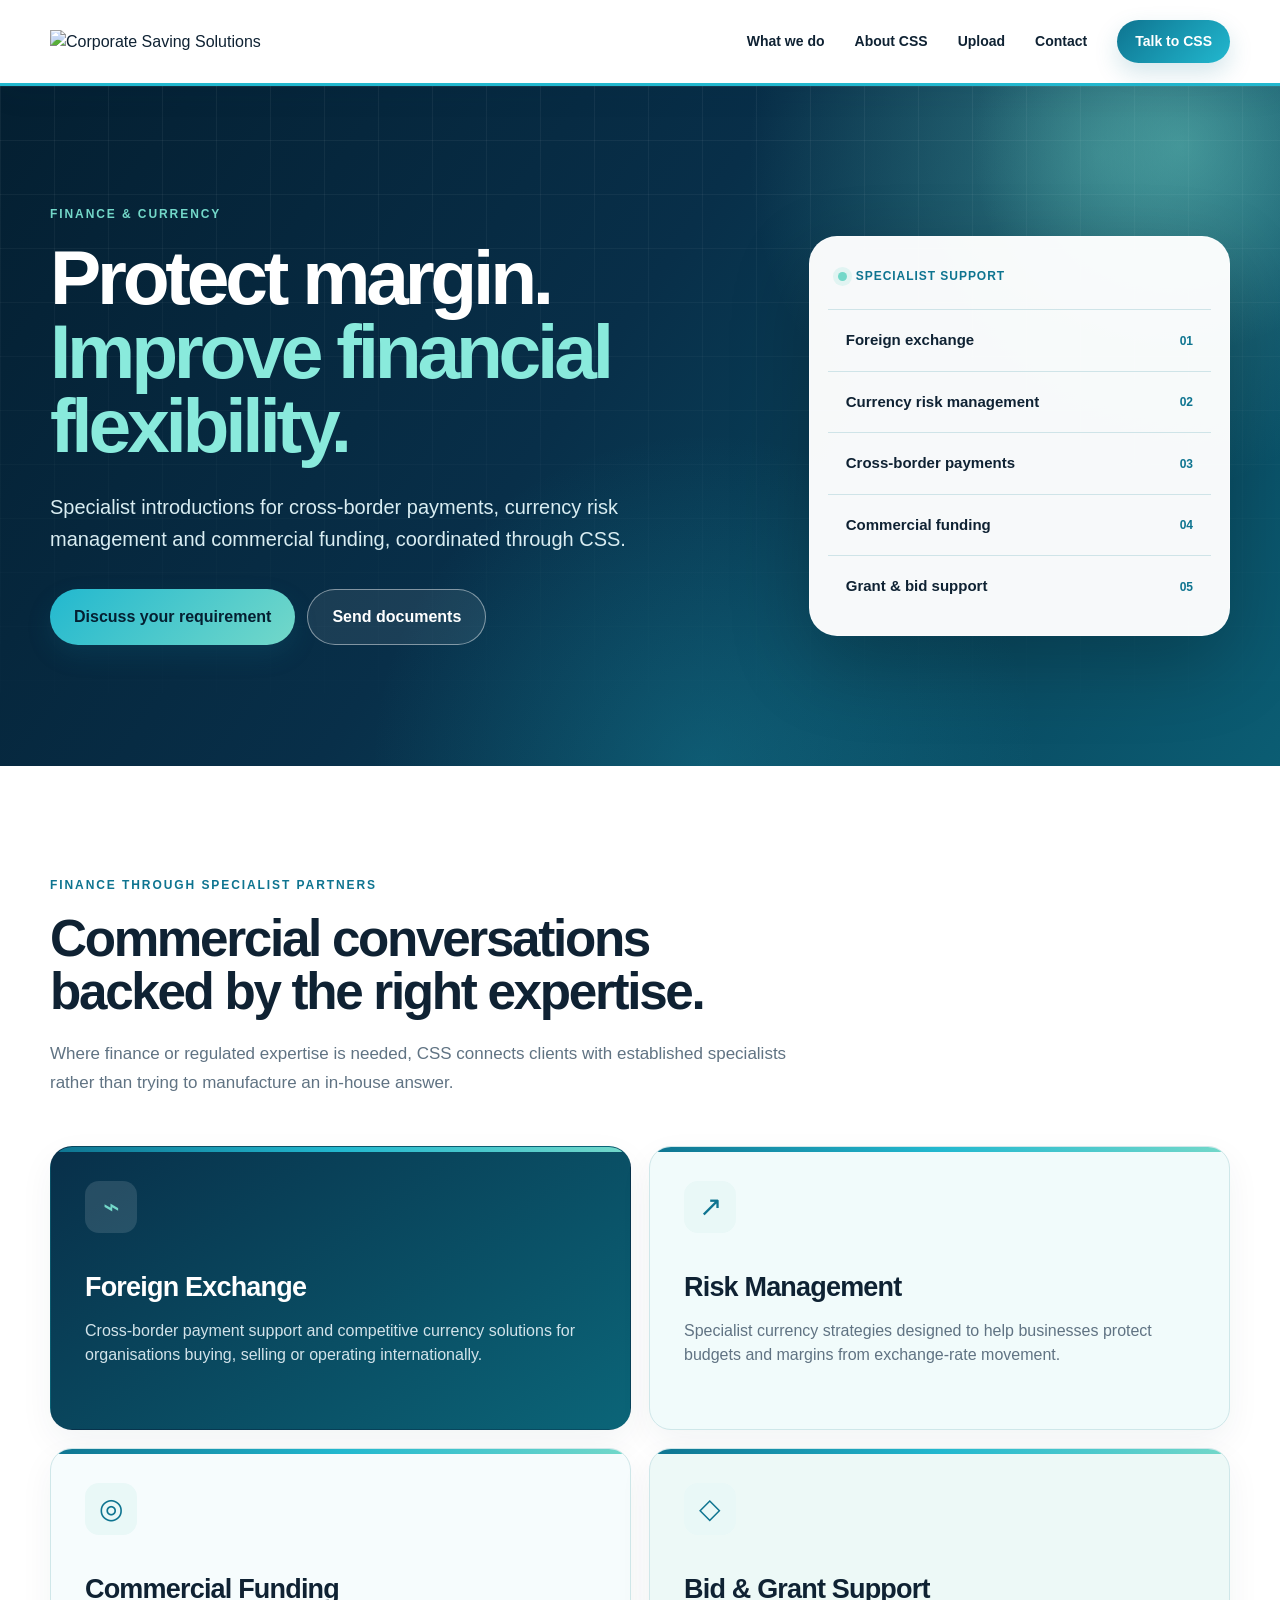
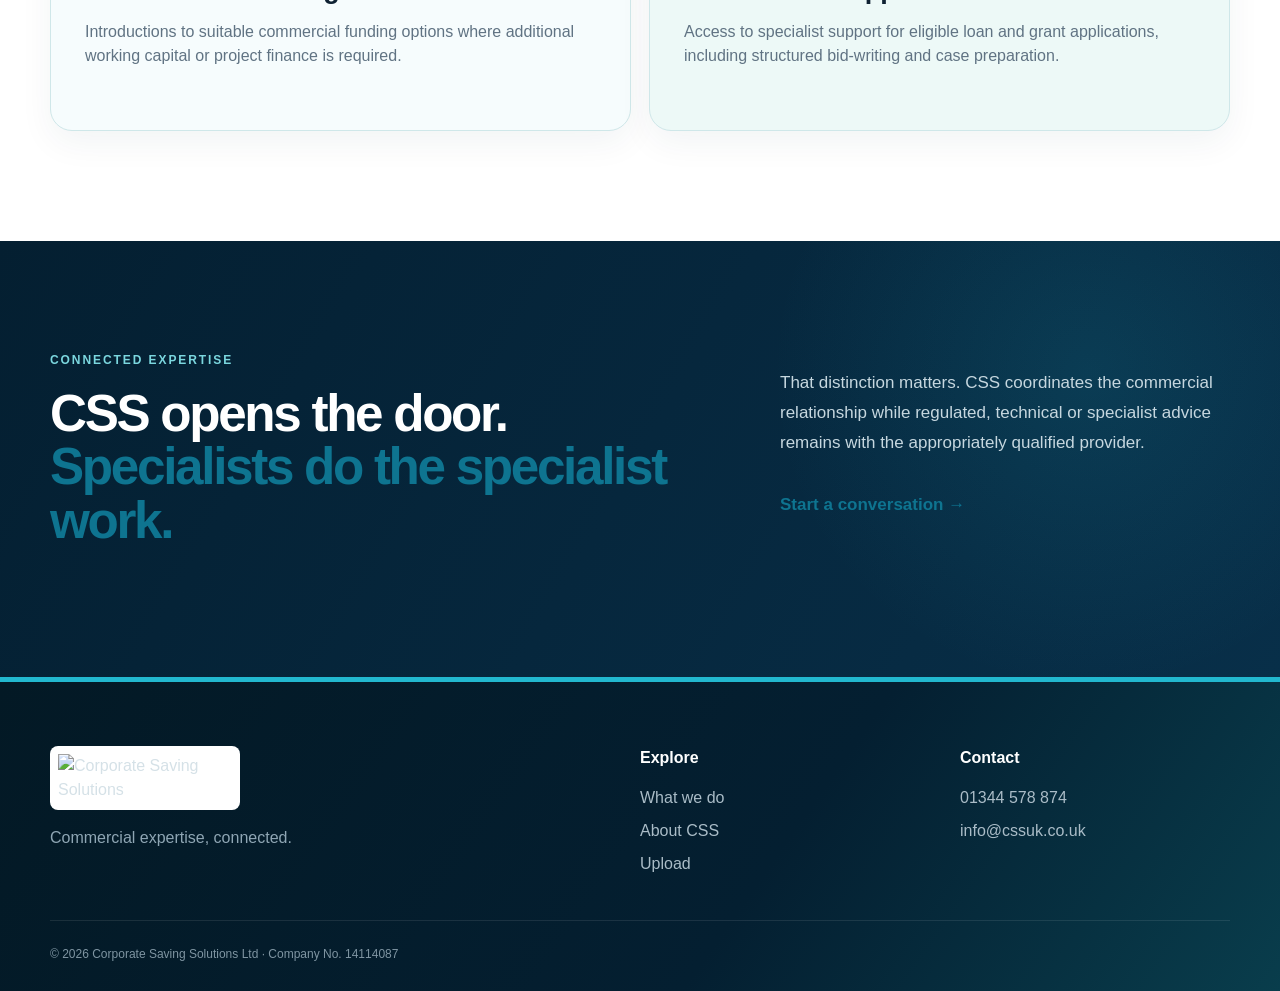
==== finance-currency.html @ 6afb7bca "Build finance and currency page" ====
<!doctype html><html lang="en"><head><meta charset="utf-8"><meta name="viewport" content="width=device-width,initial-scale=1"><title>Finance & Currency | Corporate Saving Solutions</title><meta name="description" content="Cross-border currency solutions, risk management and commercial funding support from Corporate Saving Solutions."><link rel="stylesheet" href="styles.css"></head><body><header class="site-header"><a class="brand" href="index.html"><img src="https://cssuk.co.uk/wp-content/uploads/2024/11/Capture-e1727956403938.png" alt="Corporate Saving Solutions"></a><button class="nav-toggle" aria-label="Open menu" onclick="document.body.classList.toggle('menu-open')">☰</button><nav><a href="what-we-do.html">What we do</a><a href="about.html">About CSS</a><a href="upload.html">Upload</a><a href="contact.html">Contact</a><a class="btn btn-small" href="contact.html">Talk to CSS</a></nav></header><main><section class="hero"><div class="hero-grid"></div><div class="hero-orb hero-orb-a"></div><div class="wrap hero-inner"><div class="hero-copy"><p class="eyebrow">Finance & currency</p><h1>Protect margin.<br><span>Improve financial flexibility.</span></h1><p class="lead">Specialist introductions for cross-border payments, currency risk management and commercial funding, coordinated through CSS.</p><div class="hero-actions"><a class="btn" href="contact.html">Discuss your requirement</a><a class="btn btn-ghost" href="upload.html">Send documents</a></div></div><aside class="hero-card"><div class="hero-card-top"><span class="dot"></span><span>Specialist support</span></div><div class="signal"><span>Foreign exchange</span><b>01</b></div><div class="signal"><span>Currency risk management</span><b>02</b></div><div class="signal"><span>Cross-border payments</span><b>03</b></div><div class="signal"><span>Commercial funding</span><b>04</b></div><div class="signal"><span>Grant & bid support</span><b>05</b></div></aside></div></section><section class="section"><div class="wrap"><div class="section-head"><p class="eyebrow">Finance through specialist partners</p><h2>Commercial conversations backed by the right expertise.</h2><p>Where finance or regulated expertise is needed, CSS connects clients with established specialists rather than trying to manufacture an in-house answer.</p></div><div class="cards"><article class="service-card featured"><div class="icon">⌁</div><h3>Foreign Exchange</h3><p>Cross-border payment support and competitive currency solutions for organisations buying, selling or operating internationally.</p></article><article class="service-card"><div class="icon">↗</div><h3>Risk Management</h3><p>Specialist currency strategies designed to help businesses protect budgets and margins from exchange-rate movement.</p></article><article class="service-card"><div class="icon">◎</div><h3>Commercial Funding</h3><p>Introductions to suitable commercial funding options where additional working capital or project finance is required.</p></article><article class="service-card"><div class="icon">◇</div><h3>Bid & Grant Support</h3><p>Access to specialist support for eligible loan and grant applications, including structured bid-writing and case preparation.</p></article></div></div></section><section class="section dark"><div class="wrap split"><div><p class="eyebrow light">Connected expertise</p><h2>CSS opens the door.<br><span>Specialists do the specialist work.</span></h2></div><div class="body-copy"><p>That distinction matters. CSS coordinates the commercial relationship while regulated, technical or specialist advice remains with the appropriately qualified provider.</p><a class="text-link light-link" href="contact.html">Start a conversation →</a></div></div></section></main><footer><div class="wrap footer-grid"><div class="footer-brand"><img src="https://cssuk.co.uk/wp-content/uploads/2024/11/Capture-e1727956403938.png" alt="Corporate Saving Solutions"><p>Commercial expertise, connected.</p></div><div><strong>Explore</strong><a href="what-we-do.html">What we do</a><a href="about.html">About CSS</a><a href="upload.html">Upload</a></div><div><strong>Contact</strong><a href="tel:01344578874">01344 578 874</a><a href="mailto:info@cssuk.co.uk">info@cssuk.co.uk</a></div></div><div class="wrap legal">© 2026 Corporate Saving Solutions Ltd · Company No. 14114087</div></footer><script src="script.js"></script></body></html>
---- styles.css ----
:root{--navy:#082f49;--navy2:#041f31;--blue:#0e7490;--aqua:#22b8cf;--mint:#73d8c9;--ink:#0f2233;--muted:#607383;--line:#cfe4e8;--paper:#f2faf9;--white:#fff;--radius:22px;--shadow:0 24px 70px rgba(6,31,49,.13)}*{box-sizing:border-box}html{scroll-behavior:smooth}body{margin:0;font-family:Inter,ui-sans-serif,-apple-system,BlinkMacSystemFont,"Segoe UI",sans-serif;color:var(--ink);background:#fff;line-height:1.5}a{color:inherit;text-decoration:none}img{max-width:100%;display:block}.wrap{width:min(1180px,calc(100% - 48px));margin:auto}.site-header{height:86px;display:flex;align-items:center;justify-content:space-between;padding:0 max(24px,calc((100vw - 1180px)/2));position:sticky;top:0;background:rgba(255,255,255,.96);backdrop-filter:blur(18px);z-index:20;border-bottom:3px solid var(--aqua);box-shadow:0 8px 30px rgba(8,47,73,.07)}.brand img{width:230px;max-height:62px;object-fit:contain;object-position:left center}.site-header nav{display:flex;gap:30px;align-items:center;font-size:14px;font-weight:700}.site-header nav>a:not(.btn):hover{color:var(--blue)}.nav-toggle{display:none;background:none;border:0;font-size:24px}.btn{display:inline-flex;align-items:center;justify-content:center;border:0;border-radius:999px;background:linear-gradient(135deg,var(--blue),var(--aqua));color:#fff;padding:15px 24px;font-weight:800;cursor:pointer;transition:.2s ease;box-shadow:0 10px 24px rgba(14,116,144,.18)}.btn:hover{transform:translateY(-1px)}.btn-small{padding:11px 18px}.hero{position:relative;overflow:hidden;color:#fff;background:radial-gradient(circle at 86% 10%,rgba(115,216,201,.34),transparent 28%),radial-gradient(circle at 55% 100%,rgba(34,184,207,.22),transparent 34%),linear-gradient(125deg,var(--navy2) 0%,var(--navy) 45%,#0b5d73 100%)}.hero-grid{position:absolute;inset:0;background-image:linear-gradient(rgba(255,255,255,.055) 1px,transparent 1px),linear-gradient(90deg,rgba(255,255,255,.055) 1px,transparent 1px);background-size:54px 54px;mask-image:linear-gradient(to bottom,#000,transparent)}.hero-orb{position:absolute;border-radius:50%;opacity:.4}.hero-orb-a{width:420px;height:420px;background:radial-gradient(circle,var(--mint),transparent 70%);right:-110px;top:-150px}.hero-orb-b{width:480px;height:480px;background:radial-gradient(circle,var(--aqua),transparent 70%);left:42%;bottom:-280px}.hero-inner{position:relative;min-height:680px;padding:112px 0 92px;display:grid;grid-template-columns:1.15fr .72fr;gap:86px;align-items:center}.eyebrow{text-transform:uppercase;letter-spacing:.16em;font-size:12px;font-weight:900;color:var(--blue);margin:0 0 18px}.hero .eyebrow{color:var(--mint)}.hero h1,.upload-hero h1{font-size:clamp(52px,6vw,82px);letter-spacing:-.055em;line-height:.96;margin:0 0 28px;max-width:820px}.hero h1 span{color:#89eadc}.upload-hero h1 span,.dark h2 span{color:var(--blue)}.lead{font-size:20px;line-height:1.6;color:#d9edf2;max-width:700px}.hero-actions{display:flex;gap:12px;margin:34px 0 22px}.hero .btn{background:linear-gradient(135deg,var(--aqua),var(--mint));color:var(--navy2)}.hero .btn-ghost{background:rgba(255,255,255,.08);color:#fff;border:1px solid rgba(255,255,255,.45);box-shadow:none}.micro{font-size:13px;color:#b9d7df}.hero-card{background:rgba(255,255,255,.97);border:1px solid rgba(255,255,255,.35);border-radius:28px;padding:18px;box-shadow:0 28px 80px rgba(0,0,0,.22)}.hero-card-top{padding:12px 10px 24px;display:flex;gap:9px;align-items:center;font-size:12px;text-transform:uppercase;letter-spacing:.08em;font-weight:800;color:var(--blue)}.dot{width:9px;height:9px;border-radius:50%;background:var(--mint);box-shadow:0 0 0 5px rgba(115,216,201,.17)}.signal{display:flex;align-items:center;justify-content:space-between;padding:19px 18px;border-top:1px solid var(--line);font-size:15px;font-weight:750;color:var(--ink)}.signal b{font-size:12px;color:var(--blue)}.trust-strip{background:linear-gradient(90deg,var(--blue),#1394a7 55%,#45b9aa);color:#fff}.trust-grid{display:grid;grid-template-columns:repeat(4,1fr);border-left:1px solid rgba(255,255,255,.18)}.trust-grid>div{padding:28px;border-right:1px solid rgba(255,255,255,.18)}.trust-grid strong{display:block;font-size:21px;letter-spacing:-.02em}.trust-grid span{display:block;color:#d9f4f2;font-size:13px;margin-top:2px}.section{padding:110px 0}.section-head{max-width:760px;margin-bottom:48px}.section-head h2,.dark h2,.founder h2,.review-band h2,.contact h2{font-size:clamp(36px,4vw,58px);letter-spacing:-.045em;line-height:1.04;margin:0 0 20px}.section-head>p:last-child,.body-copy,.founder p,.review-band p,.contact p{color:var(--muted);font-size:17px;line-height:1.75}#solutions{background:linear-gradient(180deg,#fff 0%,#f1fbfb 100%)}.cards{display:grid;grid-template-columns:repeat(2,1fr);gap:18px}.service-card{position:relative;overflow:hidden;border:1px solid #cfe7e9;border-radius:var(--radius);padding:34px;background:#fff;min-height:260px;display:flex;flex-direction:column;transition:.25s ease;box-shadow:0 12px 34px rgba(8,47,73,.055)}.service-card:before{content:"";position:absolute;left:0;right:0;top:0;height:5px;background:linear-gradient(90deg,var(--blue),var(--aqua),var(--mint))}.service-card:hover{transform:translateY(-4px);box-shadow:var(--shadow)}.service-card:nth-child(2){background:#f1fbfb}.service-card:nth-child(3){background:#f6fcfd}.service-card:nth-child(4){background:#edf9f7}.service-card.featured{background:linear-gradient(145deg,var(--navy),#0b6578);color:#fff;border-color:transparent}.service-card.wide{grid-column:span 2;background:linear-gradient(115deg,#f4fbfc,#e7f7f4)}.service-card .icon{width:52px;height:52px;border-radius:14px;display:grid;place-items:center;background:#e9f8f7;color:var(--blue);font-size:28px;margin-bottom:34px}.service-card.featured .icon{background:rgba(255,255,255,.12);color:var(--mint)}.service-card h3{font-size:27px;letter-spacing:-.03em;margin:0 0 11px}.service-card p{color:var(--muted);max-width:580px;margin:0 0 28px}.service-card.featured p{color:#d2e3ea}.service-card a{font-weight:800;margin-top:auto}.dark{background:radial-gradient(circle at 85% 30%,rgba(34,184,207,.12),transparent 28%),linear-gradient(120deg,var(--navy2),var(--navy));color:#fff}.split{display:grid;grid-template-columns:1.05fr .75fr;gap:100px;align-items:start}.eyebrow.light{color:#7bd7df}.dark .body-copy{color:#c6d7df}.light-link{color:#fff}.text-link{display:inline-block;margin-top:16px;font-weight:800;color:var(--blue)}.founder{background:linear-gradient(135deg,#eef9f8 0%,#fff 58%,#edf8fb 100%)}.founder-grid{display:grid;grid-template-columns:320px 1fr;gap:90px;align-items:center}.founder-mark{aspect-ratio:1;border-radius:28px;background:linear-gradient(145deg,var(--aqua),var(--mint));display:grid;place-items:center;font-size:94px;font-weight:900;letter-spacing:-.08em;color:var(--navy2);box-shadow:0 24px 54px rgba(14,116,144,.17)}.review-band{background:radial-gradient(circle at 85% 10%,rgba(115,216,201,.28),transparent 27%),linear-gradient(110deg,var(--blue),#087d91 54%,#36aa9d);color:#fff}.review-band .eyebrow{color:#c7fff5}.review-band p{color:#e1f5f3}.review-grid{display:grid;grid-template-columns:1fr auto;align-items:center;gap:40px}.btn-light{background:#fff;color:var(--navy);min-width:190px}.contact{background:linear-gradient(180deg,#fff 0%,#f4fbfb 100%)}.contact-grid{display:grid;grid-template-columns:.8fr 1fr;gap:90px}.contact-details{display:flex;flex-direction:column;gap:10px;margin-top:34px;font-weight:700}.contact-details span{font-weight:500;color:var(--muted)}.contact-form,.upload-card{padding:34px;border:1px solid var(--line);border-top:5px solid var(--aqua);border-radius:24px;box-shadow:var(--shadow);background:#fff}.contact-form label,.upload-card label{display:block;font-size:13px;font-weight:800;margin-bottom:18px}.contact-form input,.contact-form textarea,.upload-card input,.upload-card textarea,.upload-card select{display:block;width:100%;margin-top:8px;border:1px solid #ccdbe2;border-radius:12px;padding:14px 15px;font:inherit;background:#fbfcfd;outline:none}.contact-form input:focus,.contact-form textarea:focus,.upload-card input:focus,.upload-card textarea:focus,.upload-card select:focus{border-color:var(--aqua);box-shadow:0 0 0 3px rgba(34,184,207,.12)}.form-row{display:grid;grid-template-columns:1fr 1fr;gap:14px}footer{background:linear-gradient(125deg,#031925,var(--navy2) 60%,#093d4c);color:#d5e1e7;padding:64px 0 28px;border-top:5px solid var(--aqua)}.footer-grid{display:grid;grid-template-columns:2fr 1fr 1fr;gap:50px}.footer-brand img{width:190px;background:white;padding:8px;border-radius:8px}.footer-brand p{color:#8fa6b4}.footer-grid>div:not(.footer-brand){display:flex;flex-direction:column;gap:9px}.footer-grid strong{color:#fff;margin-bottom:7px}.footer-grid a{color:#aabcc7}.legal{border-top:1px solid rgba(255,255,255,.09);margin-top:44px;padding-top:24px;color:#7f95a2;font-size:12px}.upload-hero{min-height:calc(100vh - 86px);background:radial-gradient(circle at 85% 10%,rgba(115,216,201,.32),transparent 25%),linear-gradient(135deg,#edfafa,#dff4f3 52%,#eff9fb);padding:90px 0}.upload-wrap{display:grid;grid-template-columns:.85fr 1.15fr;gap:72px;align-items:start}.security-note{display:inline-block;margin-top:26px;padding:13px 16px;background:#fff;border:1px solid var(--line);border-left:4px solid var(--aqua);border-radius:12px;color:#4b6675;font-size:13px}.upload-card h2{margin:0 0 28px;font-size:28px}.file-drop{border:1.5px dashed #79bdc9;border-radius:14px;padding:26px!important;text-align:center;background:#f3fbfb;cursor:pointer}.file-drop input{display:none}.file-drop span{display:block;font-size:15px;color:var(--navy);margin-bottom:4px}.file-drop small{font-weight:500;color:var(--muted)}.demo-note{font-size:13px!important;padding:12px 14px;background:#edf8f5;color:#2a675e!important;border-radius:10px;margin:15px 0 0!important}@media(max-width:900px){.site-header nav{display:none}.nav-toggle{display:block}.menu-open .site-header{height:auto;align-items:flex-start;padding-top:18px;padding-bottom:18px;flex-wrap:wrap}.menu-open .site-header nav{display:flex;width:100%;flex-direction:column;align-items:flex-start;gap:18px;padding:24px 0 6px}.hero-inner,.split,.founder-grid,.contact-grid,.upload-wrap{grid-template-columns:1fr;gap:44px}.hero-inner{padding:78px 0 64px}.hero-card{max-width:600px}.trust-grid{grid-template-columns:repeat(2,1fr)}.section{padding:78px 0}.review-grid{grid-template-columns:1fr}.founder-mark{width:240px}.footer-grid{grid-template-columns:1fr 1fr}.footer-brand{grid-column:span 2}}@media(max-width:600px){.wrap{width:min(100% - 28px,1180px)}.site-header{padding-left:14px;padding-right:14px;height:74px}.brand img{width:190px}.hero h1,.upload-hero h1{font-size:48px}.lead{font-size:17px}.hero-actions{flex-direction:column;align-items:stretch}.trust-grid{grid-template-columns:1fr 1fr}.trust-grid>div{padding:18px 14px}.trust-grid strong{font-size:17px}.cards{grid-template-columns:1fr}.service-card.wide{grid-column:auto}.form-row{grid-template-columns:1fr}.footer-grid{grid-template-columns:1fr}.footer-brand{grid-column:auto}.founder-mark{width:190px}.contact-form,.upload-card{padding:22px}}
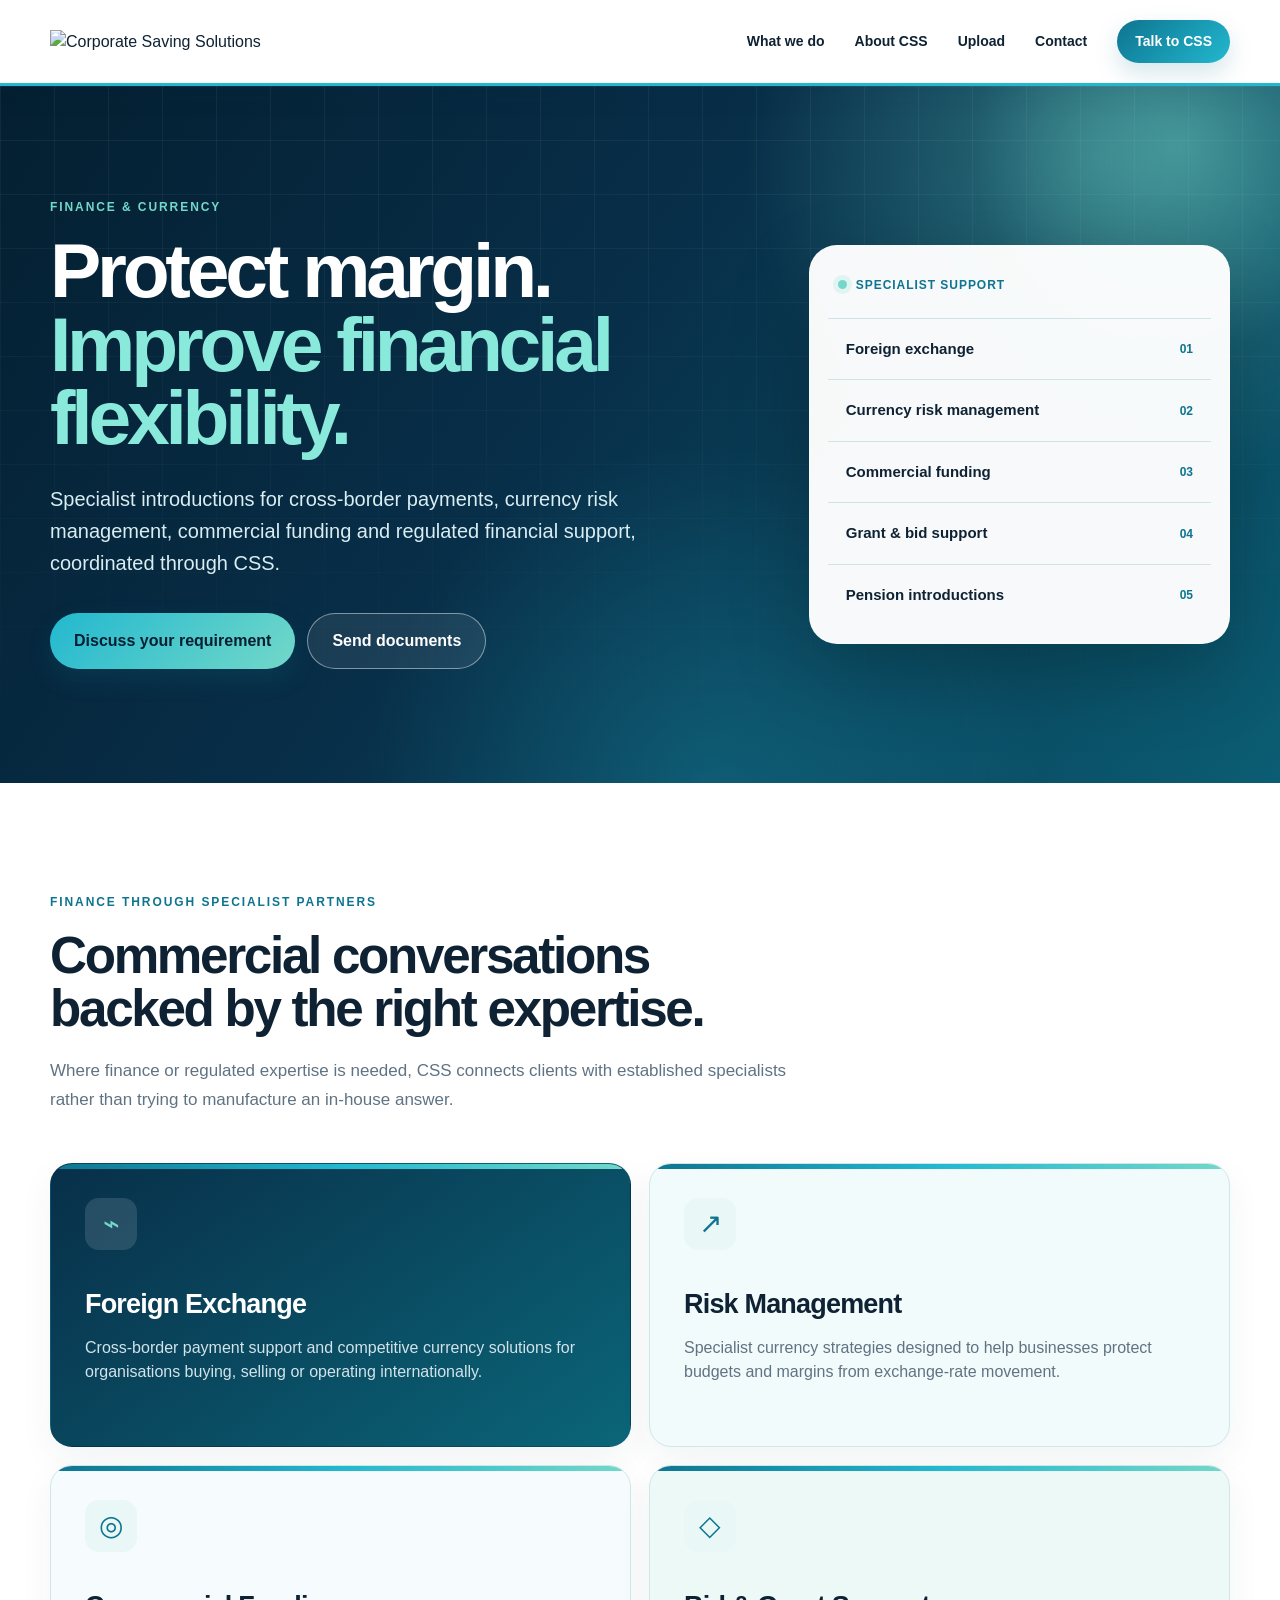
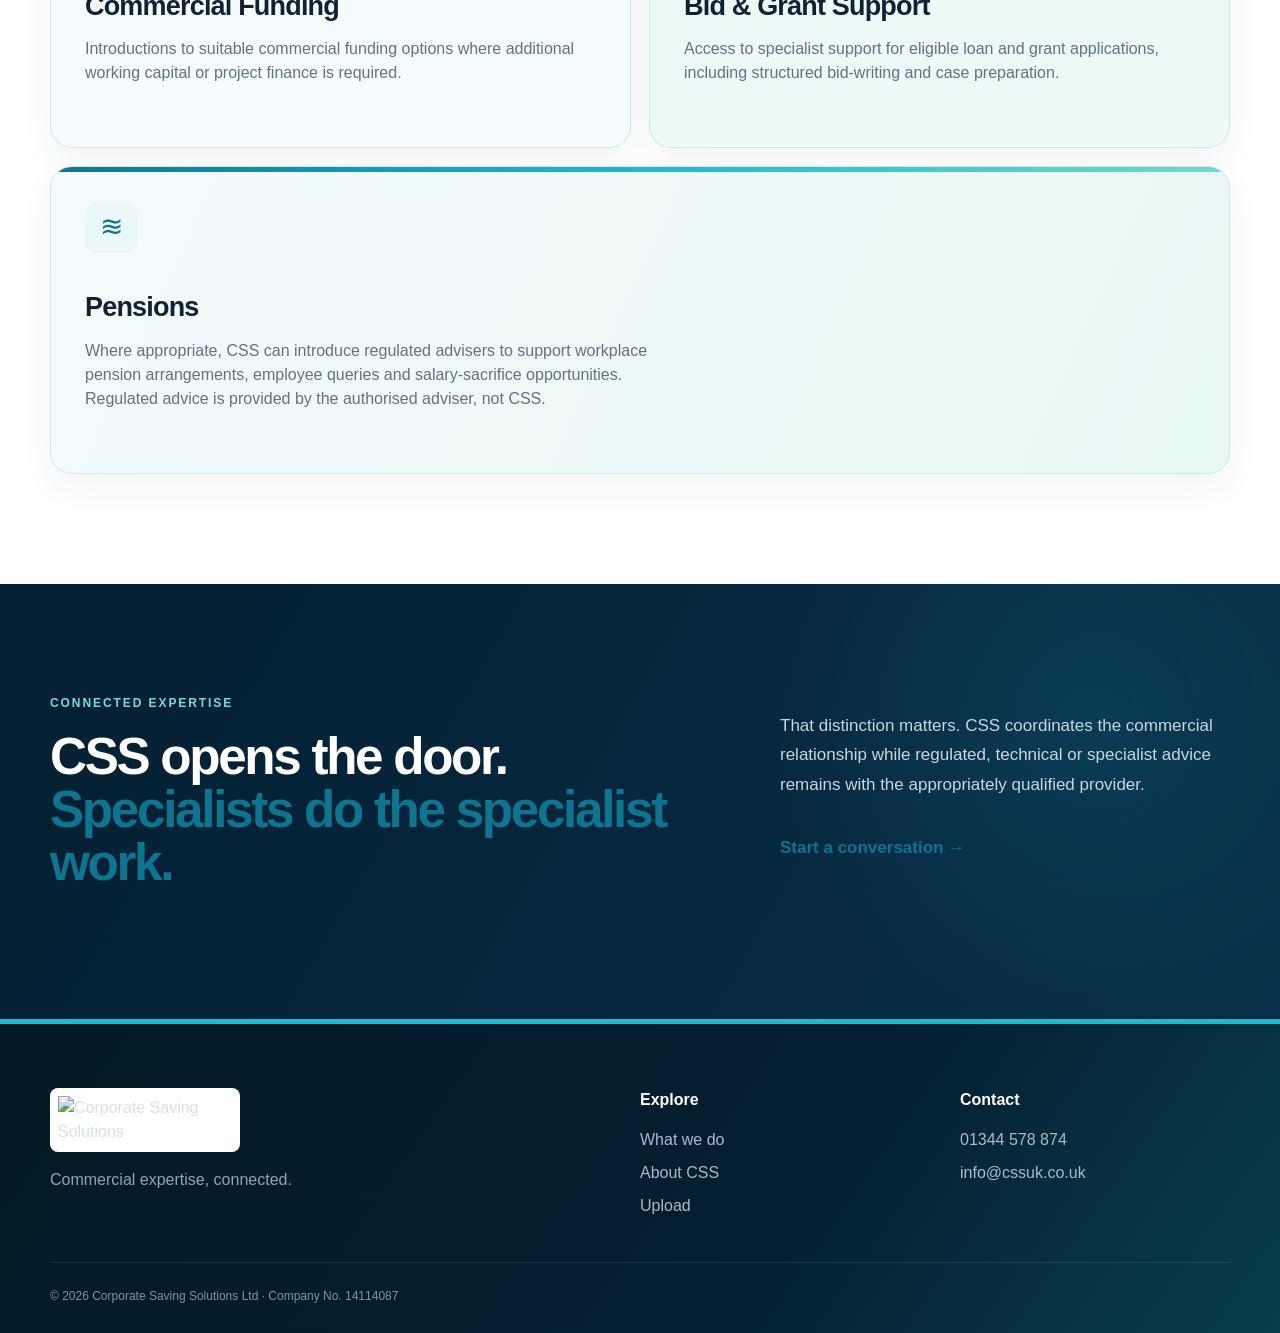
==== commit 3a299420: "Preserve pension support in finance page" ====
--- a/finance-currency.html
+++ b/finance-currency.html
@@ -1 +1 @@
-<!doctype html><html lang="en"><head><meta charset="utf-8"><meta name="viewport" content="width=device-width,initial-scale=1"><title>Finance & Currency | Corporate Saving Solutions</title><meta name="description" content="Cross-border currency solutions, risk management and commercial funding support from Corporate Saving Solutions."><link rel="stylesheet" href="styles.css"></head><body><header class="site-header"><a class="brand" href="index.html"><img src="https://cssuk.co.uk/wp-content/uploads/2024/11/Capture-e1727956403938.png" alt="Corporate Saving Solutions"></a><button class="nav-toggle" aria-label="Open menu" onclick="document.body.classList.toggle('menu-open')">☰</button><nav><a href="what-we-do.html">What we do</a><a href="about.html">About CSS</a><a href="upload.html">Upload</a><a href="contact.html">Contact</a><a class="btn btn-small" href="contact.html">Talk to CSS</a></nav></header><main><section class="hero"><div class="hero-grid"></div><div class="hero-orb hero-orb-a"></div><div class="wrap hero-inner"><div class="hero-copy"><p class="eyebrow">Finance & currency</p><h1>Protect margin.<br><span>Improve financial flexibility.</span></h1><p class="lead">Specialist introductions for cross-border payments, currency risk management and commercial funding, coordinated through CSS.</p><div class="hero-actions"><a class="btn" href="contact.html">Discuss your requirement</a><a class="btn btn-ghost" href="upload.html">Send documents</a></div></div><aside class="hero-card"><div class="hero-card-top"><span class="dot"></span><span>Specialist support</span></div><div class="signal"><span>Foreign exchange</span><b>01</b></div><div class="signal"><span>Currency risk management</span><b>02</b></div><div class="signal"><span>Cross-border payments</span><b>03</b></div><div class="signal"><span>Commercial funding</span><b>04</b></div><div class="signal"><span>Grant & bid support</span><b>05</b></div></aside></div></section><section class="section"><div class="wrap"><div class="section-head"><p class="eyebrow">Finance through specialist partners</p><h2>Commercial conversations backed by the right expertise.</h2><p>Where finance or regulated expertise is needed, CSS connects clients with established specialists rather than trying to manufacture an in-house answer.</p></div><div class="cards"><article class="service-card featured"><div class="icon">⌁</div><h3>Foreign Exchange</h3><p>Cross-border payment support and competitive currency solutions for organisations buying, selling or operating internationally.</p></article><article class="service-card"><div class="icon">↗</div><h3>Risk Management</h3><p>Specialist currency strategies designed to help businesses protect budgets and margins from exchange-rate movement.</p></article><article class="service-card"><div class="icon">◎</div><h3>Commercial Funding</h3><p>Introductions to suitable commercial funding options where additional working capital or project finance is required.</p></article><article class="service-card"><div class="icon">◇</div><h3>Bid & Grant Support</h3><p>Access to specialist support for eligible loan and grant applications, including structured bid-writing and case preparation.</p></article></div></div></section><section class="section dark"><div class="wrap split"><div><p class="eyebrow light">Connected expertise</p><h2>CSS opens the door.<br><span>Specialists do the specialist work.</span></h2></div><div class="body-copy"><p>That distinction matters. CSS coordinates the commercial relationship while regulated, technical or specialist advice remains with the appropriately qualified provider.</p><a class="text-link light-link" href="contact.html">Start a conversation →</a></div></div></section></main><footer><div class="wrap footer-grid"><div class="footer-brand"><img src="https://cssuk.co.uk/wp-content/uploads/2024/11/Capture-e1727956403938.png" alt="Corporate Saving Solutions"><p>Commercial expertise, connected.</p></div><div><strong>Explore</strong><a href="what-we-do.html">What we do</a><a href="about.html">About CSS</a><a href="upload.html">Upload</a></div><div><strong>Contact</strong><a href="tel:01344578874">01344 578 874</a><a href="mailto:info@cssuk.co.uk">info@cssuk.co.uk</a></div></div><div class="wrap legal">© 2026 Corporate Saving Solutions Ltd · Company No. 14114087</div></footer><script src="script.js"></script></body></html>+<!doctype html><html lang="en"><head><meta charset="utf-8"><meta name="viewport" content="width=device-width,initial-scale=1"><title>Finance & Currency | Corporate Saving Solutions</title><meta name="description" content="Cross-border currency solutions, risk management, commercial funding and specialist pension introductions from Corporate Saving Solutions."><link rel="stylesheet" href="styles.css"></head><body><header class="site-header"><a class="brand" href="index.html"><img src="https://cssuk.co.uk/wp-content/uploads/2024/11/Capture-e1727956403938.png" alt="Corporate Saving Solutions"></a><button class="nav-toggle" aria-label="Open menu" onclick="document.body.classList.toggle('menu-open')">☰</button><nav><a href="what-we-do.html">What we do</a><a href="about.html">About CSS</a><a href="upload.html">Upload</a><a href="contact.html">Contact</a><a class="btn btn-small" href="contact.html">Talk to CSS</a></nav></header><main><section class="hero"><div class="hero-grid"></div><div class="hero-orb hero-orb-a"></div><div class="wrap hero-inner"><div class="hero-copy"><p class="eyebrow">Finance & currency</p><h1>Protect margin.<br><span>Improve financial flexibility.</span></h1><p class="lead">Specialist introductions for cross-border payments, currency risk management, commercial funding and regulated financial support, coordinated through CSS.</p><div class="hero-actions"><a class="btn" href="contact.html">Discuss your requirement</a><a class="btn btn-ghost" href="upload.html">Send documents</a></div></div><aside class="hero-card"><div class="hero-card-top"><span class="dot"></span><span>Specialist support</span></div><div class="signal"><span>Foreign exchange</span><b>01</b></div><div class="signal"><span>Currency risk management</span><b>02</b></div><div class="signal"><span>Commercial funding</span><b>03</b></div><div class="signal"><span>Grant & bid support</span><b>04</b></div><div class="signal"><span>Pension introductions</span><b>05</b></div></aside></div></section><section class="section"><div class="wrap"><div class="section-head"><p class="eyebrow">Finance through specialist partners</p><h2>Commercial conversations backed by the right expertise.</h2><p>Where finance or regulated expertise is needed, CSS connects clients with established specialists rather than trying to manufacture an in-house answer.</p></div><div class="cards"><article class="service-card featured"><div class="icon">⌁</div><h3>Foreign Exchange</h3><p>Cross-border payment support and competitive currency solutions for organisations buying, selling or operating internationally.</p></article><article class="service-card"><div class="icon">↗</div><h3>Risk Management</h3><p>Specialist currency strategies designed to help businesses protect budgets and margins from exchange-rate movement.</p></article><article class="service-card"><div class="icon">◎</div><h3>Commercial Funding</h3><p>Introductions to suitable commercial funding options where additional working capital or project finance is required.</p></article><article class="service-card"><div class="icon">◇</div><h3>Bid & Grant Support</h3><p>Access to specialist support for eligible loan and grant applications, including structured bid-writing and case preparation.</p></article><article class="service-card wide"><div class="icon">≋</div><h3>Pensions</h3><p>Where appropriate, CSS can introduce regulated advisers to support workplace pension arrangements, employee queries and salary-sacrifice opportunities. Regulated advice is provided by the authorised adviser, not CSS.</p></article></div></div></section><section class="section dark"><div class="wrap split"><div><p class="eyebrow light">Connected expertise</p><h2>CSS opens the door.<br><span>Specialists do the specialist work.</span></h2></div><div class="body-copy"><p>That distinction matters. CSS coordinates the commercial relationship while regulated, technical or specialist advice remains with the appropriately qualified provider.</p><a class="text-link light-link" href="contact.html">Start a conversation →</a></div></div></section></main><footer><div class="wrap footer-grid"><div class="footer-brand"><img src="https://cssuk.co.uk/wp-content/uploads/2024/11/Capture-e1727956403938.png" alt="Corporate Saving Solutions"><p>Commercial expertise, connected.</p></div><div><strong>Explore</strong><a href="what-we-do.html">What we do</a><a href="about.html">About CSS</a><a href="upload.html">Upload</a></div><div><strong>Contact</strong><a href="tel:01344578874">01344 578 874</a><a href="mailto:info@cssuk.co.uk">info@cssuk.co.uk</a></div></div><div class="wrap legal">© 2026 Corporate Saving Solutions Ltd · Company No. 14114087</div></footer><script src="script.js"></script></body></html>
